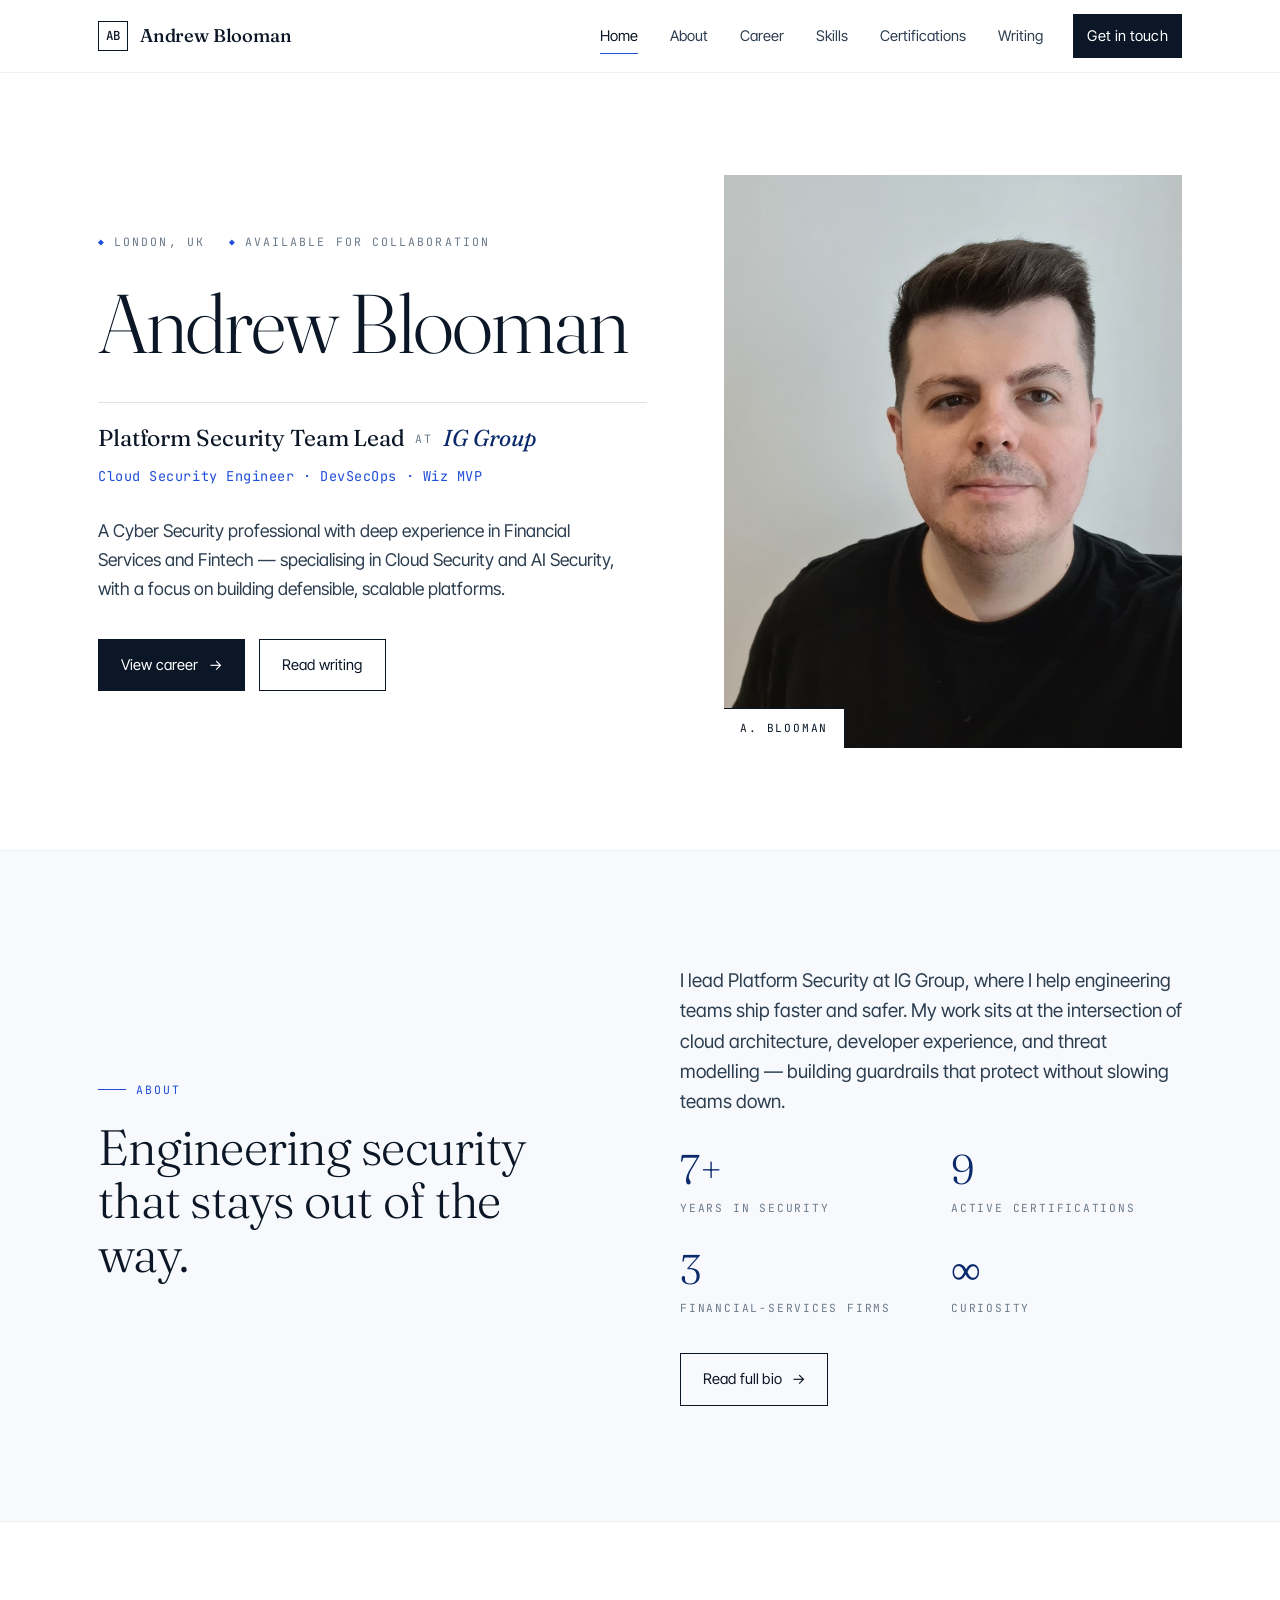
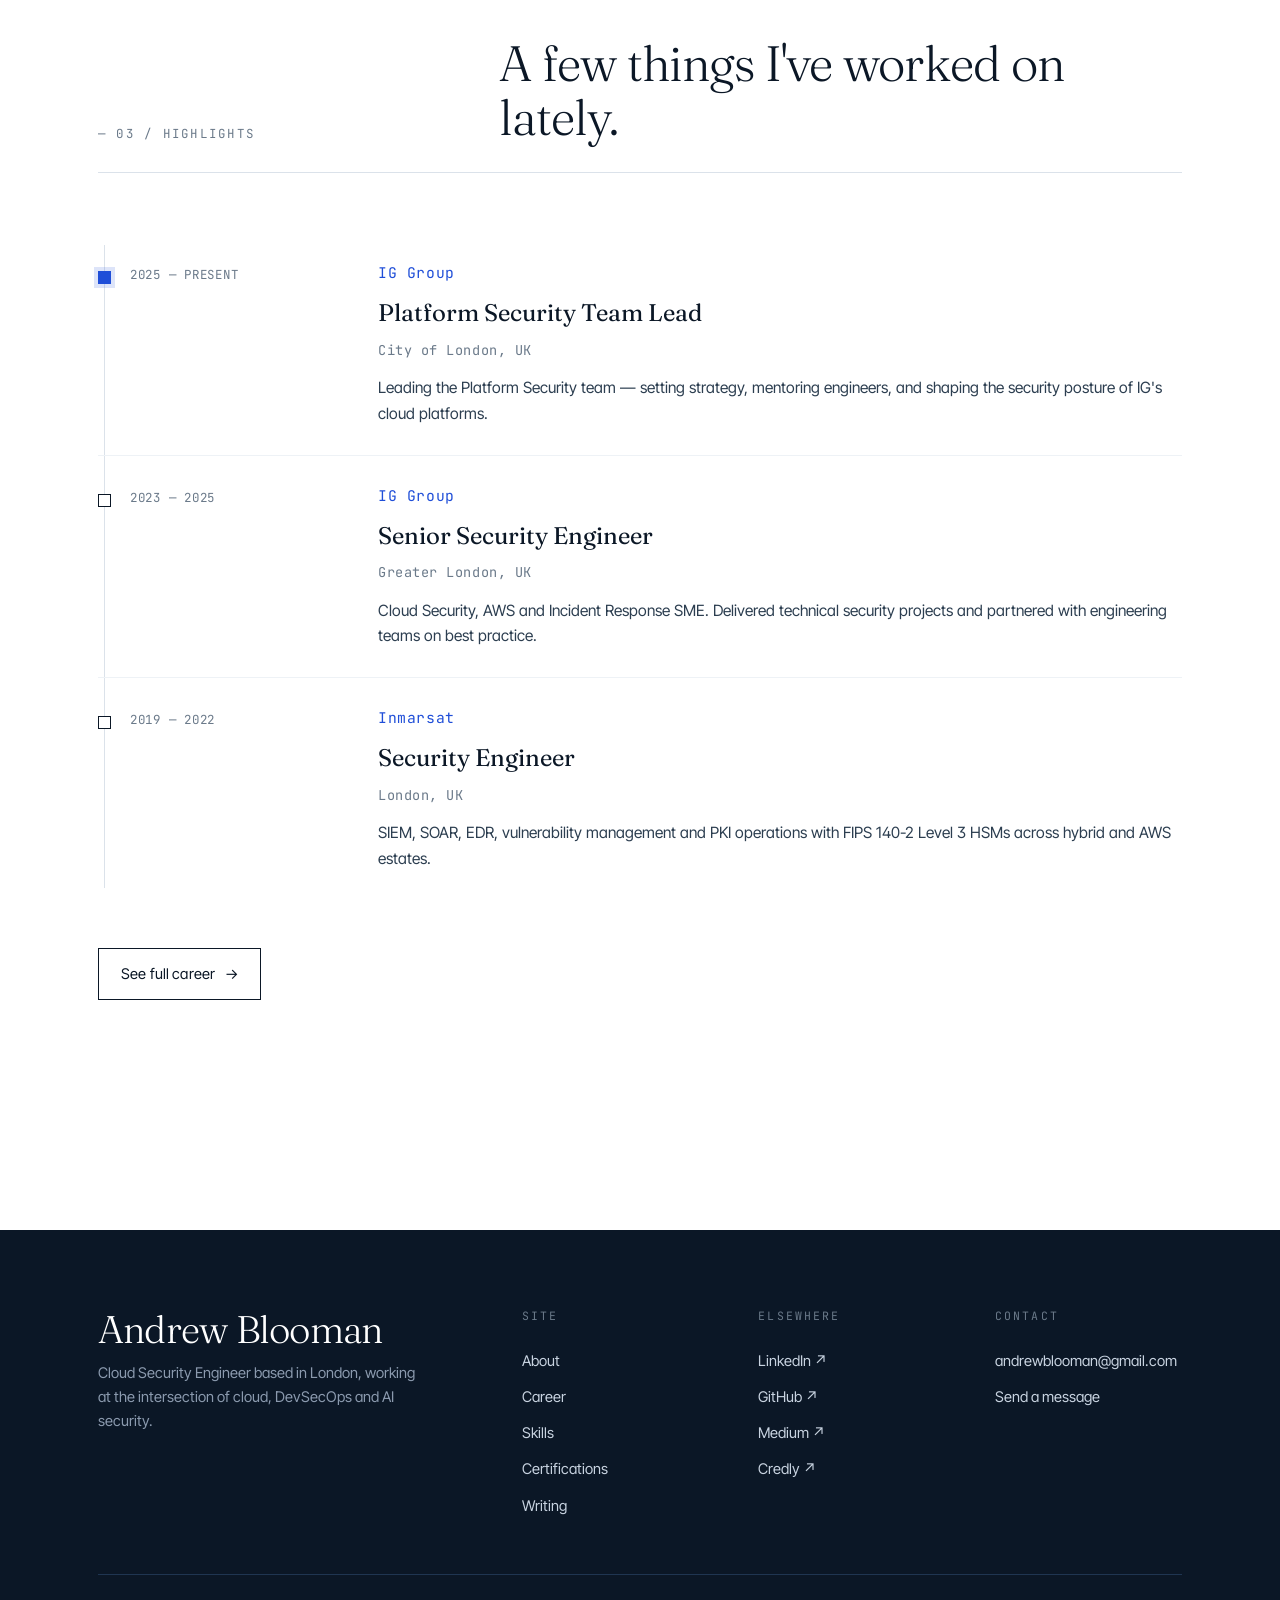
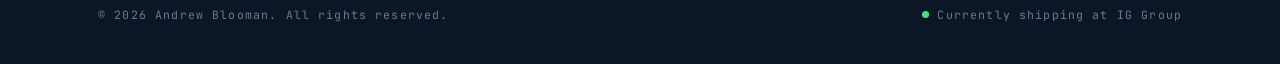
==== index.html @ efeb6958 "Initial commit — personal site Co-Authored-By: Claude Sonnet 4.6 <noreply@anthropic.com>" ====
<!DOCTYPE html>
<html lang="en">
<head>
  <meta charset="UTF-8" />
  <meta name="viewport" content="width=device-width, initial-scale=1.0" />
  <title>Andrew Blooman — Cloud Security Engineer</title>
  <meta name="description" content="Andrew Blooman — Cloud Security Engineer specialising in DevSecOps, Cloud Security and AI Security across Financial Services and Fintech." />
  <link rel="preconnect" href="https://fonts.googleapis.com" />
  <link rel="preconnect" href="https://fonts.gstatic.com" crossorigin />
  <link href="https://fonts.googleapis.com/css2?family=Fraunces:ital,opsz,wght@0,9..144,300;0,9..144,400;0,9..144,500;1,9..144,300;1,9..144,400&family=Inter+Tight:wght@300;400;500;600&family=JetBrains+Mono:wght@400;500&display=swap" rel="stylesheet" />
  <link rel="stylesheet" href="assets/style.css" />
</head>
<body>

<!-- ===== Header ===== -->
<header class="site-header">
  <div class="wrap nav">
    <a href="index.html" class="brand">
      <span class="mark">AB</span>
      <span>Andrew Blooman</span>
    </a>
    <button class="nav-toggle" aria-label="Toggle navigation">
      <span></span><span></span><span></span>
    </button>
    <nav class="nav-links">
      <a href="index.html">Home</a>
      <a href="about.html">About</a>
      <a href="career.html">Career</a>
      <a href="skills.html">Skills</a>
      <a href="certifications.html">Certifications</a>
      <a href="writing.html">Writing</a>
      <a href="contact.html" class="nav-cta">Get in touch</a>
    </nav>
  </div>
</header>

<main>

  <!-- ===== Hero ===== -->
  <section class="hero">
    <div class="wrap hero-grid">
      <div class="reveal">
        <div class="hero-meta">
          <span>London, UK</span>
          <span>Available for collaboration</span>
        </div>
        <h1>Andrew Blooman</h1>
        <div class="hero-role">
          <span class="role-line">Platform Security Team Lead</span>
          <span class="role-at">at</span>
          <span class="role-co">IG Group</span>
        </div>
        <p class="hero-tag">Cloud Security Engineer · DevSecOps · Wiz MVP</p>
        <p class="hero-bio">
          A Cyber Security professional with deep experience in Financial Services
          and Fintech — specialising in Cloud Security and AI Security, with a focus
          on building defensible, scalable platforms.
        </p>
        <div class="hero-cta">
          <a class="btn" href="career.html">
            View career <span class="arrow">→</span>
          </a>
          <a class="btn btn-ghost" href="writing.html">
            Read writing
          </a>
        </div>
      </div>
      <div class="reveal" style="transition-delay: 120ms;">
        <div class="portrait">
          <img src="assets/andrew.jpg" alt="Portrait of Andrew Blooman" />
          <div class="label">A. Blooman</div>
        </div>
      </div>
    </div>
  </section>

  <!-- ===== About teaser ===== -->
  <section class="about-teaser">
    <div class="wrap">
      <div class="grid">
        <div class="reveal">
          <span class="eyebrow">About</span>
          <h2>Engineering security<br/>that stays out of the way.</h2>
        </div>
        <div class="reveal" style="transition-delay: 100ms;">
          <p class="lead">
            I lead Platform Security at IG Group, where I help engineering teams ship
            faster and safer. My work sits at the intersection of cloud architecture,
            developer experience, and threat modelling — building guardrails that
            protect without slowing teams down.
          </p>
          <div class="stat-block">
            <div class="stat">
              <div class="num">7+</div>
              <div class="lab">Years in Security</div>
            </div>
            <div class="stat">
              <div class="num">9</div>
              <div class="lab">Active Certifications</div>
            </div>
            <div class="stat">
              <div class="num">3</div>
              <div class="lab">Financial-services firms</div>
            </div>
            <div class="stat">
              <div class="num">∞</div>
              <div class="lab">Curiosity</div>
            </div>
          </div>
          <div style="margin-top: 36px;">
            <a class="btn btn-ghost" href="about.html">Read full bio <span class="arrow">→</span></a>
          </div>
        </div>
      </div>
    </div>
  </section>

  <!-- ===== Highlights ===== -->
  <section>
    <div class="wrap">
      <div class="section-head reveal">
        <div class="num">— 03 / Highlights</div>
        <h2>A few things I've worked on lately.</h2>
      </div>

      <div class="timeline">
        <div class="t-item current reveal">
          <div class="t-when">2025 — Present</div>
          <div>
            <div class="t-where">IG Group</div>
            <div class="t-role">Platform Security Team Lead</div>
            <div class="t-place">City of London, UK</div>
            <div class="t-desc">
              Leading the Platform Security team — setting strategy, mentoring engineers,
              and shaping the security posture of IG's cloud platforms.
            </div>
          </div>
        </div>

        <div class="t-item reveal">
          <div class="t-when">2023 — 2025</div>
          <div>
            <div class="t-where">IG Group</div>
            <div class="t-role">Senior Security Engineer</div>
            <div class="t-place">Greater London, UK</div>
            <div class="t-desc">
              Cloud Security, AWS and Incident Response SME. Delivered technical
              security projects and partnered with engineering teams on best practice.
            </div>
          </div>
        </div>

        <div class="t-item reveal">
          <div class="t-when">2019 — 2022</div>
          <div>
            <div class="t-where">Inmarsat</div>
            <div class="t-role">Security Engineer</div>
            <div class="t-place">London, UK</div>
            <div class="t-desc">
              SIEM, SOAR, EDR, vulnerability management and PKI operations
              with FIPS 140-2 Level 3 HSMs across hybrid and AWS estates.
            </div>
          </div>
        </div>
      </div>

      <div style="margin-top: 48px;" class="reveal">
        <a class="btn btn-ghost" href="career.html">See full career <span class="arrow">→</span></a>
      </div>
    </div>
  </section>

</main>

<!-- ===== Footer ===== -->
<footer class="site-footer">
  <div class="wrap">
    <div class="footer-grid">
      <div class="footer-brand">
        <div class="lg">Andrew Blooman</div>
        <p>Cloud Security Engineer based in London, working at the intersection of cloud, DevSecOps and AI security.</p>
      </div>
      <div>
        <h4>Site</h4>
        <a href="about.html">About</a>
        <a href="career.html">Career</a>
        <a href="skills.html">Skills</a>
        <a href="certifications.html">Certifications</a>
        <a href="writing.html">Writing</a>
      </div>
      <div>
        <h4>Elsewhere</h4>
        <a href="https://www.linkedin.com/in/andrewblooman/" target="_blank" rel="noopener">LinkedIn ↗</a>
        <a href="https://github.com/andrewblooman" target="_blank" rel="noopener">GitHub ↗</a>
        <a href="https://medium.com/@andyblooman" target="_blank" rel="noopener">Medium ↗</a>
        <a href="https://www.credly.com/users/andrew-blooman/badges" target="_blank" rel="noopener">Credly ↗</a>
      </div>
      <div>
        <h4>Contact</h4>
        <a href="mailto:andrewblooman@gmail.com">andrewblooman@gmail.com</a>
        <a href="contact.html">Send a message</a>
      </div>
    </div>
    <div class="footer-bottom">
      <div>© <span id="year"></span> Andrew Blooman. All rights reserved.</div>
      <div class="signal"><span class="dot"></span> Currently shipping at IG Group</div>
    </div>
  </div>
</footer>

<script src="assets/main.js"></script>
</body>
</html>
---- assets/style.css ----
/* ============================================
   Andrew Blooman — Personal Site
   Minimalist · Cool blues · Editorial precision
   ============================================ */

:root {
  /* Palette — light base with deep, considered blues */
  --ink:        #0b1726;       /* near-black navy for text */
  --ink-soft:   #2c3e50;       /* secondary text */
  --muted:      #6b7a8a;       /* tertiary / meta */
  --line:       #dbe2ea;       /* hairlines */
  --line-soft:  #eef2f6;       /* very subtle dividers */
  --paper:      #ffffff;
  --paper-warm: #f7f9fc;       /* section background */
  --accent:     #1f4ed8;       /* primary blue (cobalt) */
  --accent-deep:#0a2a6b;       /* deep navy blue */
  --accent-soft:#dbe6ff;       /* tint */
  --accent-ink: #0b3aa3;

  /* Type */
  --font-display: 'Fraunces', 'Cormorant Garamond', Georgia, serif;
  --font-body:    'Inter Tight', 'Helvetica Neue', system-ui, sans-serif;
  --font-mono:    'JetBrains Mono', ui-monospace, monospace;

  /* Layout */
  --max:        1180px;
  --pad-x:      clamp(20px, 4vw, 48px);
  --section-y:  clamp(72px, 9vw, 128px);
  --radius:     2px;
}

/* ---------- Reset ---------- */
*, *::before, *::after { box-sizing: border-box; }
html { scroll-behavior: smooth; -webkit-text-size-adjust: 100%; }
body {
  margin: 0;
  font-family: var(--font-body);
  font-size: 16px;
  line-height: 1.65;
  color: var(--ink);
  background: var(--paper);
  font-feature-settings: "ss01", "cv11";
  -webkit-font-smoothing: antialiased;
  -moz-osx-font-smoothing: grayscale;
}
img { max-width: 100%; display: block; }
a { color: inherit; text-decoration: none; }
button { font: inherit; cursor: pointer; }

/* ---------- Typography ---------- */
h1, h2, h3, h4 {
  font-family: var(--font-display);
  font-weight: 400;
  letter-spacing: -0.015em;
  color: var(--ink);
  margin: 0 0 0.4em;
  line-height: 1.08;
}
h1 { font-size: clamp(2.6rem, 6vw, 4.6rem); font-weight: 300; }
h2 { font-size: clamp(2rem, 4vw, 3.1rem); font-weight: 300; }
h3 { font-size: clamp(1.25rem, 1.8vw, 1.5rem); font-weight: 500; letter-spacing: -0.005em; font-family: var(--font-body); }
p  { margin: 0 0 1em; color: var(--ink-soft); }

.eyebrow {
  font-family: var(--font-mono);
  font-size: 0.72rem;
  letter-spacing: 0.18em;
  text-transform: uppercase;
  color: var(--accent);
  display: inline-flex;
  align-items: center;
  gap: 10px;
  margin-bottom: 22px;
}
.eyebrow::before {
  content: "";
  width: 28px; height: 1px;
  background: var(--accent);
  display: inline-block;
}

.lead { font-size: 1.18rem; color: var(--ink-soft); max-width: 62ch; line-height: 1.6; }

/* ---------- Layout ---------- */
.wrap { width: 100%; max-width: var(--max); margin: 0 auto; padding: 0 var(--pad-x); }
section { padding: var(--section-y) 0; }

/* ---------- Header / Nav ---------- */
.site-header {
  position: sticky; top: 0; z-index: 50;
  background: rgba(255,255,255,0.78);
  backdrop-filter: saturate(140%) blur(12px);
  -webkit-backdrop-filter: saturate(140%) blur(12px);
  border-bottom: 1px solid var(--line-soft);
}
.nav {
  display: flex; align-items: center; justify-content: space-between;
  height: 72px;
}
.brand {
  display: flex; align-items: center; gap: 12px;
  font-family: var(--font-display);
  font-size: 1.15rem;
  letter-spacing: -0.01em;
  font-weight: 500;
}
.brand .mark {
  width: 30px; height: 30px;
  border: 1px solid var(--ink);
  display: grid; place-items: center;
  font-family: var(--font-mono); font-size: 0.78rem;
  letter-spacing: 0;
  background: var(--paper);
}
.nav-links { display: flex; gap: 4px; align-items: center; }
.nav-links a {
  position: relative;
  padding: 10px 14px;
  font-size: 0.92rem;
  color: var(--ink-soft);
  transition: color 200ms ease;
}
.nav-links a:hover { color: var(--accent); }
.nav-links a.active { color: var(--ink); }
.nav-links a.active::after {
  content: ""; position: absolute; left: 14px; right: 14px; bottom: 4px;
  height: 1px; background: var(--accent);
}
.nav-cta {
  margin-left: 12px;
  padding: 9px 16px;
  background: var(--ink);
  color: var(--paper)!important;
  font-size: 0.85rem;
  letter-spacing: 0.02em;
  transition: background 200ms ease;
}
.nav-cta:hover { background: var(--accent-deep); }
.nav-toggle { display: none; background: none; border: 0; padding: 8px; }
.nav-toggle span {
  display: block; width: 22px; height: 1.5px; background: var(--ink); margin: 5px 0;
  transition: transform 200ms;
}

@media (max-width: 820px) {
  .nav-links {
    position: absolute; top: 72px; left: 0; right: 0;
    flex-direction: column; align-items: stretch;
    background: var(--paper);
    border-bottom: 1px solid var(--line);
    padding: 8px 0;
    transform: translateY(-12px); opacity: 0; pointer-events: none;
    transition: all 220ms ease;
  }
  .nav-links.open { transform: none; opacity: 1; pointer-events: auto; }
  .nav-links a { padding: 14px var(--pad-x); }
  .nav-links a.active::after { display: none; }
  .nav-cta { margin: 8px var(--pad-x) 12px; text-align: center; }
  .nav-toggle { display: block; }
}

/* ---------- Hero (home) ---------- */
.hero {
  padding-top: clamp(60px, 8vw, 110px);
  padding-bottom: clamp(60px, 8vw, 110px);
  position: relative;
  overflow: hidden;
}
.hero-grid {
  display: grid;
  grid-template-columns: 1.2fr 1fr;
  gap: clamp(40px, 6vw, 90px);
  align-items: center;
}
.hero-meta {
  font-family: var(--font-mono);
  font-size: 0.72rem;
  letter-spacing: 0.18em;
  text-transform: uppercase;
  color: var(--muted);
  display: flex; gap: 24px; flex-wrap: wrap;
  margin-bottom: 28px;
}
.hero-meta span::before {
  content: "◆"; color: var(--accent); margin-right: 8px; font-size: 0.6rem;
}
.hero h1 {
  font-size: clamp(2.8rem, 6.5vw, 5.2rem);
  letter-spacing: -0.025em;
}
.hero h1 em {
  font-style: italic;
  color: var(--accent-deep);
  font-weight: 300;
}
.hero-tag {
  font-family: var(--font-mono);
  font-size: 0.85rem;
  color: var(--accent);
  letter-spacing: 0.04em;
  margin-top: 8px;
  margin-bottom: 28px;
}
.hero-role {
  display: flex;
  align-items: baseline;
  flex-wrap: wrap;
  gap: 10px;
  margin-top: 18px;
  padding: 16px 0 0;
  border-top: 1px solid var(--line);
  font-family: var(--font-display);
  font-size: clamp(1.15rem, 1.8vw, 1.5rem);
  font-weight: 400;
  color: var(--ink);
  letter-spacing: -0.005em;
}
.hero-role .role-line { color: var(--ink); }
.hero-role .role-at {
  font-family: var(--font-mono);
  font-size: 0.72rem;
  letter-spacing: 0.18em;
  text-transform: uppercase;
  color: var(--muted);
  font-style: normal;
  align-self: center;
}
.hero-role .role-co {
  color: var(--accent-deep);
  font-style: italic;
}
.hero-bio { font-size: 1.1rem; color: var(--ink-soft); max-width: 52ch; }

.hero-cta { display: flex; gap: 14px; margin-top: 36px; flex-wrap: wrap; }
.btn {
  display: inline-flex; align-items: center; gap: 10px;
  padding: 13px 22px;
  font-size: 0.92rem;
  letter-spacing: 0.01em;
  border: 1px solid var(--ink);
  background: var(--ink);
  color: var(--paper);
  transition: all 220ms ease;
}
.btn:hover { background: var(--accent-deep); border-color: var(--accent-deep); }
.btn .arrow { transition: transform 220ms; }
.btn:hover .arrow { transform: translateX(4px); }
.btn-ghost { background: transparent; color: var(--ink); }
.btn-ghost:hover { background: var(--ink); color: var(--paper); }

/* Hero portrait */
.portrait {
  position: relative;
  aspect-ratio: 4 / 5;
  overflow: hidden;
}
.portrait::before {
  content: "";
  position: absolute; inset: -10px;
  border: 1px solid var(--accent);
  transform: translate(14px, 14px);
  z-index: 0;
  pointer-events: none;
}
.portrait img {
  width: 100%; height: 100%; object-fit: cover;
  position: relative; z-index: 1;
  filter: contrast(1.02) saturate(0.96);
}
.portrait .label {
  position: absolute;
  bottom: -1px; left: -1px;
  z-index: 2;
  background: var(--paper);
  padding: 10px 16px;
  font-family: var(--font-mono);
  font-size: 0.7rem;
  letter-spacing: 0.16em;
  text-transform: uppercase;
  color: var(--ink);
  border: 1px solid var(--ink);
}

@media (max-width: 820px) {
  .hero-grid { grid-template-columns: 1fr; }
  .portrait { max-width: 360px; margin: 0 auto; }
}

/* ---------- Section heading ---------- */
.section-head {
  display: grid;
  grid-template-columns: 1fr 2fr;
  gap: 60px;
  align-items: end;
  margin-bottom: 60px;
  padding-bottom: 28px;
  border-bottom: 1px solid var(--line);
}
.section-head .num {
  font-family: var(--font-mono);
  font-size: 0.78rem;
  letter-spacing: 0.18em;
  color: var(--muted);
  text-transform: uppercase;
}
.section-head h2 { margin: 0; }
@media (max-width: 720px) {
  .section-head { grid-template-columns: 1fr; gap: 12px; }
}

/* ---------- Page hero (smaller, for inner pages) ---------- */
.page-hero {
  padding-top: clamp(60px, 7vw, 100px);
  padding-bottom: clamp(40px, 5vw, 70px);
  border-bottom: 1px solid var(--line-soft);
}
.page-hero h1 { font-size: clamp(2.4rem, 5vw, 3.8rem); }
.page-hero .lead { margin-top: 18px; }

/* ---------- Cards / Generic ---------- */
.card {
  background: var(--paper);
  border: 1px solid var(--line);
  padding: 32px;
  transition: border-color 220ms ease, transform 220ms ease;
}
.card:hover { border-color: var(--accent); }

/* ---------- Featured: About teaser on home ---------- */
.about-teaser {
  background: var(--paper-warm);
  border-top: 1px solid var(--line-soft);
  border-bottom: 1px solid var(--line-soft);
}
.about-teaser .grid {
  display: grid; grid-template-columns: 1fr 1fr; gap: 80px; align-items: center;
}
.about-teaser .stat-block {
  display: grid; grid-template-columns: 1fr 1fr; gap: 32px 40px;
  margin-top: 32px;
}
.stat .num {
  font-family: var(--font-display);
  font-size: 2.6rem;
  font-weight: 300;
  color: var(--accent-deep);
  line-height: 1;
}
.stat .lab {
  font-family: var(--font-mono);
  font-size: 0.7rem;
  letter-spacing: 0.16em;
  text-transform: uppercase;
  color: var(--muted);
  margin-top: 8px;
}
@media (max-width: 820px) {
  .about-teaser .grid { grid-template-columns: 1fr; gap: 32px; }
}

/* ---------- Timeline ---------- */
.timeline { position: relative; }
.timeline::before {
  content: ""; position: absolute;
  left: 6px; top: 12px; bottom: 12px;
  width: 1px; background: var(--line);
}
.t-item {
  display: grid;
  grid-template-columns: 200px 1fr;
  gap: 48px;
  padding: 28px 0 28px 32px;
  position: relative;
  border-bottom: 1px solid var(--line-soft);
}
.t-item:last-child { border-bottom: 0; }
.t-item::before {
  content: "";
  position: absolute; left: 0; top: 38px;
  width: 13px; height: 13px;
  background: var(--paper);
  border: 1px solid var(--ink);
}
.t-item.current::before {
  background: var(--accent);
  border-color: var(--accent);
  box-shadow: 0 0 0 4px rgba(31, 78, 216, 0.15);
}
.t-when {
  font-family: var(--font-mono);
  font-size: 0.78rem;
  letter-spacing: 0.06em;
  color: var(--muted);
  text-transform: uppercase;
  padding-top: 4px;
}
.t-where {
  font-size: 0.92rem;
  color: var(--accent);
  font-family: var(--font-mono);
  letter-spacing: 0.04em;
  margin-bottom: 8px;
}
.t-role {
  font-family: var(--font-display);
  font-size: 1.5rem;
  font-weight: 400;
  color: var(--ink);
  margin-bottom: 6px;
}
.t-place {
  font-size: 0.85rem;
  color: var(--muted);
  margin-bottom: 14px;
  font-family: var(--font-mono);
  letter-spacing: 0.04em;
}
.t-desc { color: var(--ink-soft); font-size: 0.97rem; }
.t-desc ul { padding-left: 18px; margin: 8px 0 0; }
.t-desc li { margin-bottom: 6px; }

@media (max-width: 720px) {
  .t-item { grid-template-columns: 1fr; gap: 12px; }
  .t-when { padding-top: 0; }
}

/* ---------- Skills ---------- */
.skills-grid {
  display: grid;
  grid-template-columns: repeat(auto-fit, minmax(260px, 1fr));
  gap: 1px;
  background: var(--line);
  border: 1px solid var(--line);
}
.skill-cat {
  background: var(--paper);
  padding: 36px 32px;
  transition: background 240ms ease;
}
.skill-cat:hover { background: var(--paper-warm); }
.skill-cat h4 {
  font-family: var(--font-mono);
  font-size: 0.75rem;
  letter-spacing: 0.18em;
  text-transform: uppercase;
  color: var(--accent);
  margin: 0 0 18px;
  padding-bottom: 14px;
  border-bottom: 1px solid var(--line-soft);
}
.skill-list {
  list-style: none; padding: 0; margin: 0;
  display: flex; flex-direction: column; gap: 8px;
}
.skill-list li {
  font-size: 0.95rem;
  color: var(--ink-soft);
  display: flex; align-items: baseline; gap: 10px;
}
.skill-list li::before {
  content: "—";
  color: var(--accent);
  font-weight: 500;
  flex-shrink: 0;
}

/* ---------- Certifications ---------- */
.cert-grid {
  display: grid;
  grid-template-columns: repeat(auto-fit, minmax(280px, 1fr));
  gap: 16px;
}
.cert {
  display: grid;
  grid-template-columns: 56px 1fr;
  gap: 18px;
  padding: 24px;
  border: 1px solid var(--line);
  background: var(--paper);
  align-items: start;
  transition: all 240ms ease;
}
.cert:hover {
  border-color: var(--accent);
  transform: translateY(-2px);
}
.cert .badge {
  width: 52px; height: 52px;
  border: 1px solid var(--accent);
  background: var(--accent-soft);
  display: grid; place-items: center;
  color: var(--accent-deep);
  font-family: var(--font-mono);
  font-size: 0.7rem;
  font-weight: 600;
  letter-spacing: 0.05em;
}
.cert .name {
  font-family: var(--font-display);
  font-size: 1.05rem;
  color: var(--ink);
  line-height: 1.3;
  margin-bottom: 6px;
}
.cert .issuer {
  font-family: var(--font-mono);
  font-size: 0.72rem;
  letter-spacing: 0.12em;
  text-transform: uppercase;
  color: var(--muted);
}

/* ---------- Blog / Writing ---------- */
.posts { display: grid; gap: 0; border-top: 1px solid var(--line); }
.post {
  display: grid;
  grid-template-columns: 100px 1fr auto;
  gap: 32px;
  padding: 32px 8px;
  border-bottom: 1px solid var(--line);
  transition: padding 240ms ease, background 240ms ease;
  align-items: baseline;
}
.post:hover { padding-left: 20px; background: var(--paper-warm); }
.post .num {
  font-family: var(--font-mono);
  font-size: 0.75rem;
  color: var(--muted);
  letter-spacing: 0.1em;
}
.post-title {
  font-family: var(--font-display);
  font-size: clamp(1.3rem, 2.2vw, 1.7rem);
  font-weight: 400;
  color: var(--ink);
  margin: 0 0 8px;
  line-height: 1.25;
  transition: color 220ms ease;
}
.post:hover .post-title { color: var(--accent-deep); }
.post-meta {
  font-family: var(--font-mono);
  font-size: 0.72rem;
  letter-spacing: 0.12em;
  color: var(--muted);
  text-transform: uppercase;
  display: flex; gap: 18px; flex-wrap: wrap;
}
.post-arrow {
  font-family: var(--font-mono);
  color: var(--accent);
  font-size: 1.1rem;
  align-self: center;
  transition: transform 240ms ease;
}
.post:hover .post-arrow { transform: translate(6px, -6px); }

@media (max-width: 720px) {
  .post { grid-template-columns: 1fr; gap: 8px; }
  .post-arrow { display: none; }
}

/* ---------- Contact ---------- */
.contact-grid {
  display: grid;
  grid-template-columns: 1fr 1.2fr;
  gap: 80px;
}
.contact-info p { color: var(--ink-soft); }
.contact-direct {
  margin-top: 28px;
  padding-top: 28px;
  border-top: 1px solid var(--line);
  display: grid; gap: 18px;
}
.contact-direct a {
  display: flex; justify-content: space-between; align-items: center;
  padding: 14px 0;
  border-bottom: 1px solid var(--line-soft);
  color: var(--ink);
  transition: color 200ms;
}
.contact-direct a:hover { color: var(--accent); }
.contact-direct .lbl {
  font-family: var(--font-mono);
  font-size: 0.72rem;
  letter-spacing: 0.16em;
  text-transform: uppercase;
  color: var(--muted);
}
.contact-direct .val { font-size: 0.98rem; }

form.contact-form { display: grid; gap: 20px; }
.field { display: grid; gap: 8px; }
.field label {
  font-family: var(--font-mono);
  font-size: 0.7rem;
  letter-spacing: 0.16em;
  text-transform: uppercase;
  color: var(--muted);
}
.field input, .field textarea {
  font: inherit;
  background: transparent;
  border: 0;
  border-bottom: 1px solid var(--line);
  padding: 10px 0;
  color: var(--ink);
  transition: border-color 200ms;
}
.field input:focus, .field textarea:focus {
  outline: none;
  border-color: var(--accent);
}
.field textarea { resize: vertical; min-height: 130px; }

@media (max-width: 820px) {
  .contact-grid { grid-template-columns: 1fr; gap: 40px; }
}

/* ---------- Footer ---------- */
.site-footer {
  background: var(--ink);
  color: #c8d3e0;
  padding: 80px 0 40px;
  margin-top: var(--section-y);
}
.site-footer h4 {
  font-family: var(--font-mono);
  font-size: 0.72rem;
  letter-spacing: 0.18em;
  text-transform: uppercase;
  color: #6b7a8a;
  margin: 0 0 20px;
}
.footer-grid {
  display: grid; grid-template-columns: 2fr 1fr 1fr 1fr; gap: 50px;
  padding-bottom: 50px;
  border-bottom: 1px solid #1f3551;
}
.footer-brand .lg {
  font-family: var(--font-display);
  font-size: 2.4rem;
  font-weight: 300;
  color: var(--paper);
  letter-spacing: -0.02em;
  line-height: 1;
}
.footer-brand p { color: #8b9aae; max-width: 36ch; margin-top: 12px; font-size: 0.92rem; }
.footer-grid a {
  display: block; padding: 6px 0; color: #c8d3e0; font-size: 0.92rem;
  transition: color 200ms;
}
.footer-grid a:hover { color: #fff; }
.footer-bottom {
  display: flex; justify-content: space-between; align-items: center;
  padding-top: 30px;
  font-family: var(--font-mono);
  font-size: 0.72rem;
  letter-spacing: 0.1em;
  color: #6b7a8a;
  flex-wrap: wrap; gap: 16px;
}
.footer-bottom .signal {
  display: inline-flex; align-items: center; gap: 8px;
}
.footer-bottom .dot {
  width: 7px; height: 7px; background: #4ade80; border-radius: 50%;
  box-shadow: 0 0 0 0 rgba(74, 222, 128, 0.6);
  animation: pulse 2s infinite;
}
@keyframes pulse {
  0%, 100% { box-shadow: 0 0 0 0 rgba(74, 222, 128, 0.5); }
  50%      { box-shadow: 0 0 0 6px rgba(74, 222, 128, 0); }
}

@media (max-width: 820px) {
  .footer-grid { grid-template-columns: 1fr 1fr; gap: 32px; }
}
@media (max-width: 480px) {
  .footer-grid { grid-template-columns: 1fr; }
}

/* ---------- Reveal animation ---------- */
.reveal {
  opacity: 0;
  transform: translateY(18px);
  transition: opacity 700ms ease, transform 700ms ease;
}
.reveal.in { opacity: 1; transform: none; }

/* Reduced motion */
@media (prefers-reduced-motion: reduce) {
  *, *::before, *::after {
    animation-duration: 0.01ms !important;
    transition-duration: 0.01ms !important;
  }
  .reveal { opacity: 1; transform: none; }
}
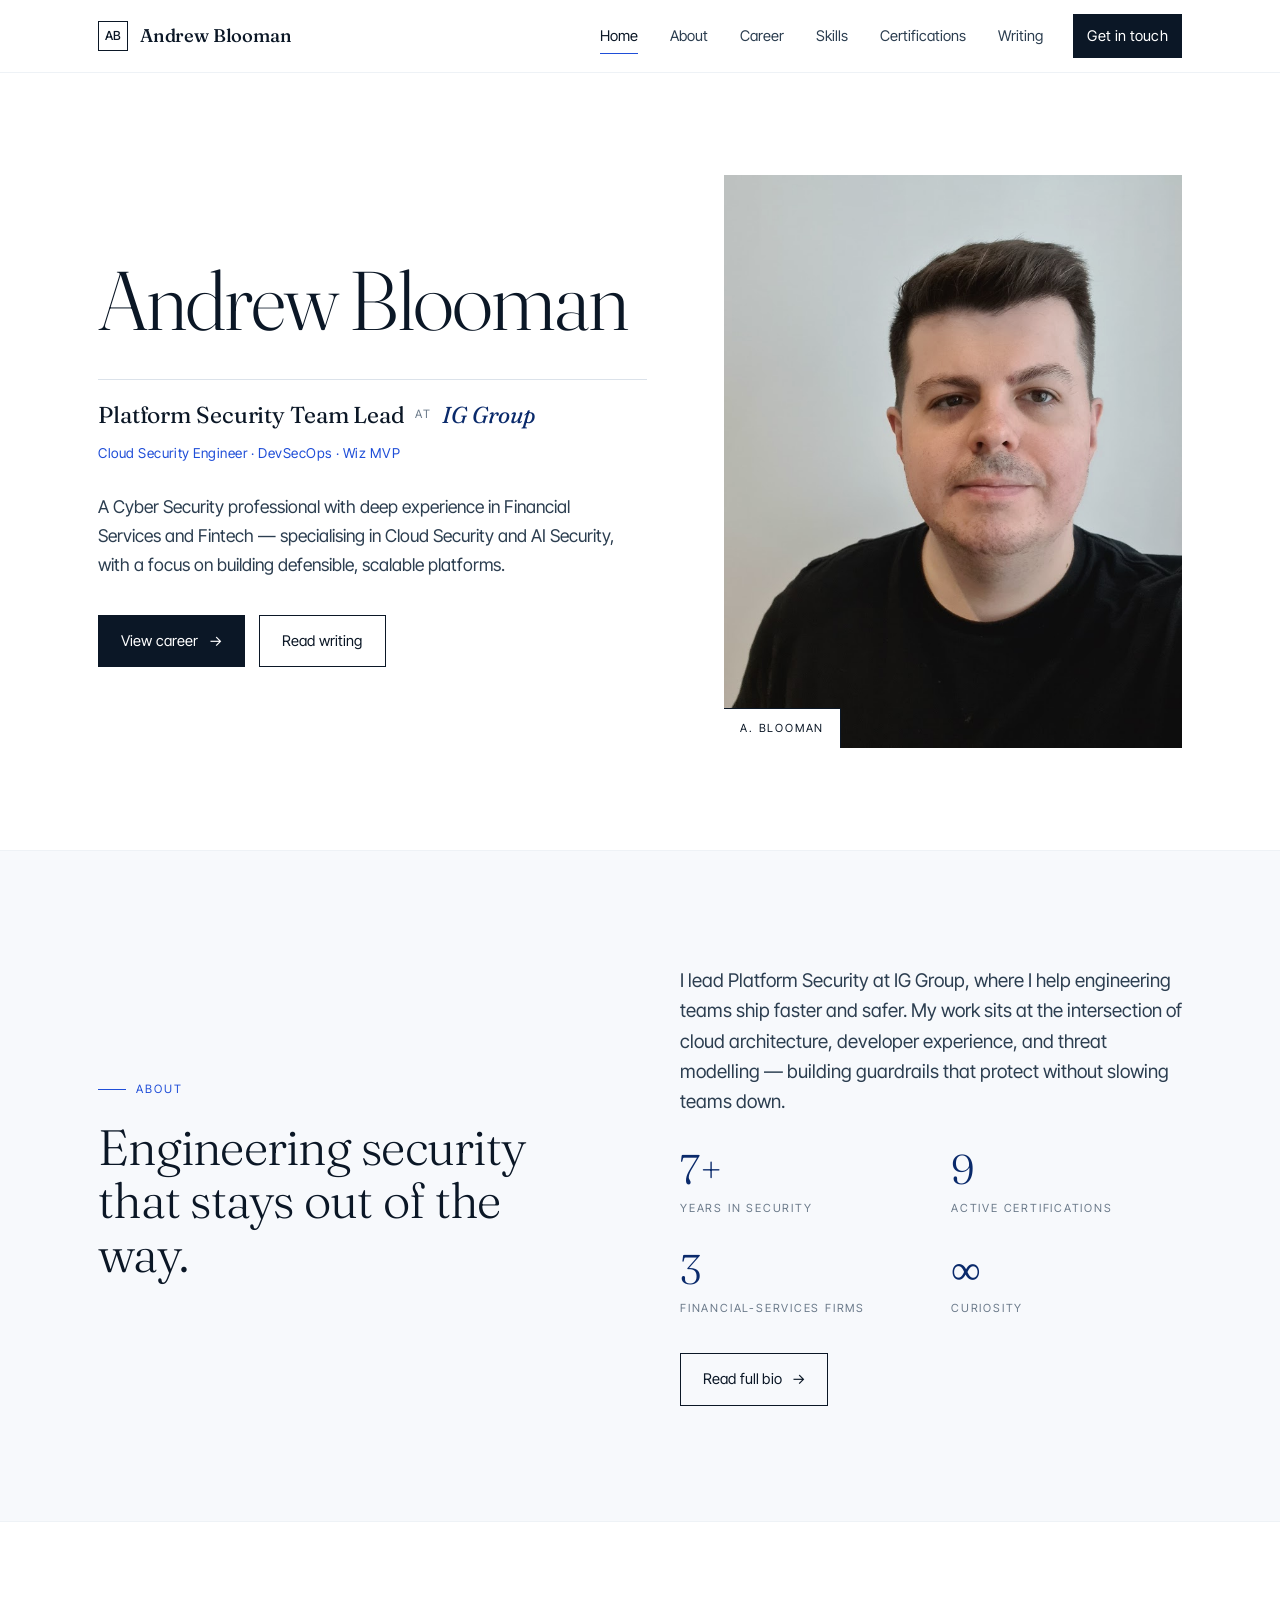
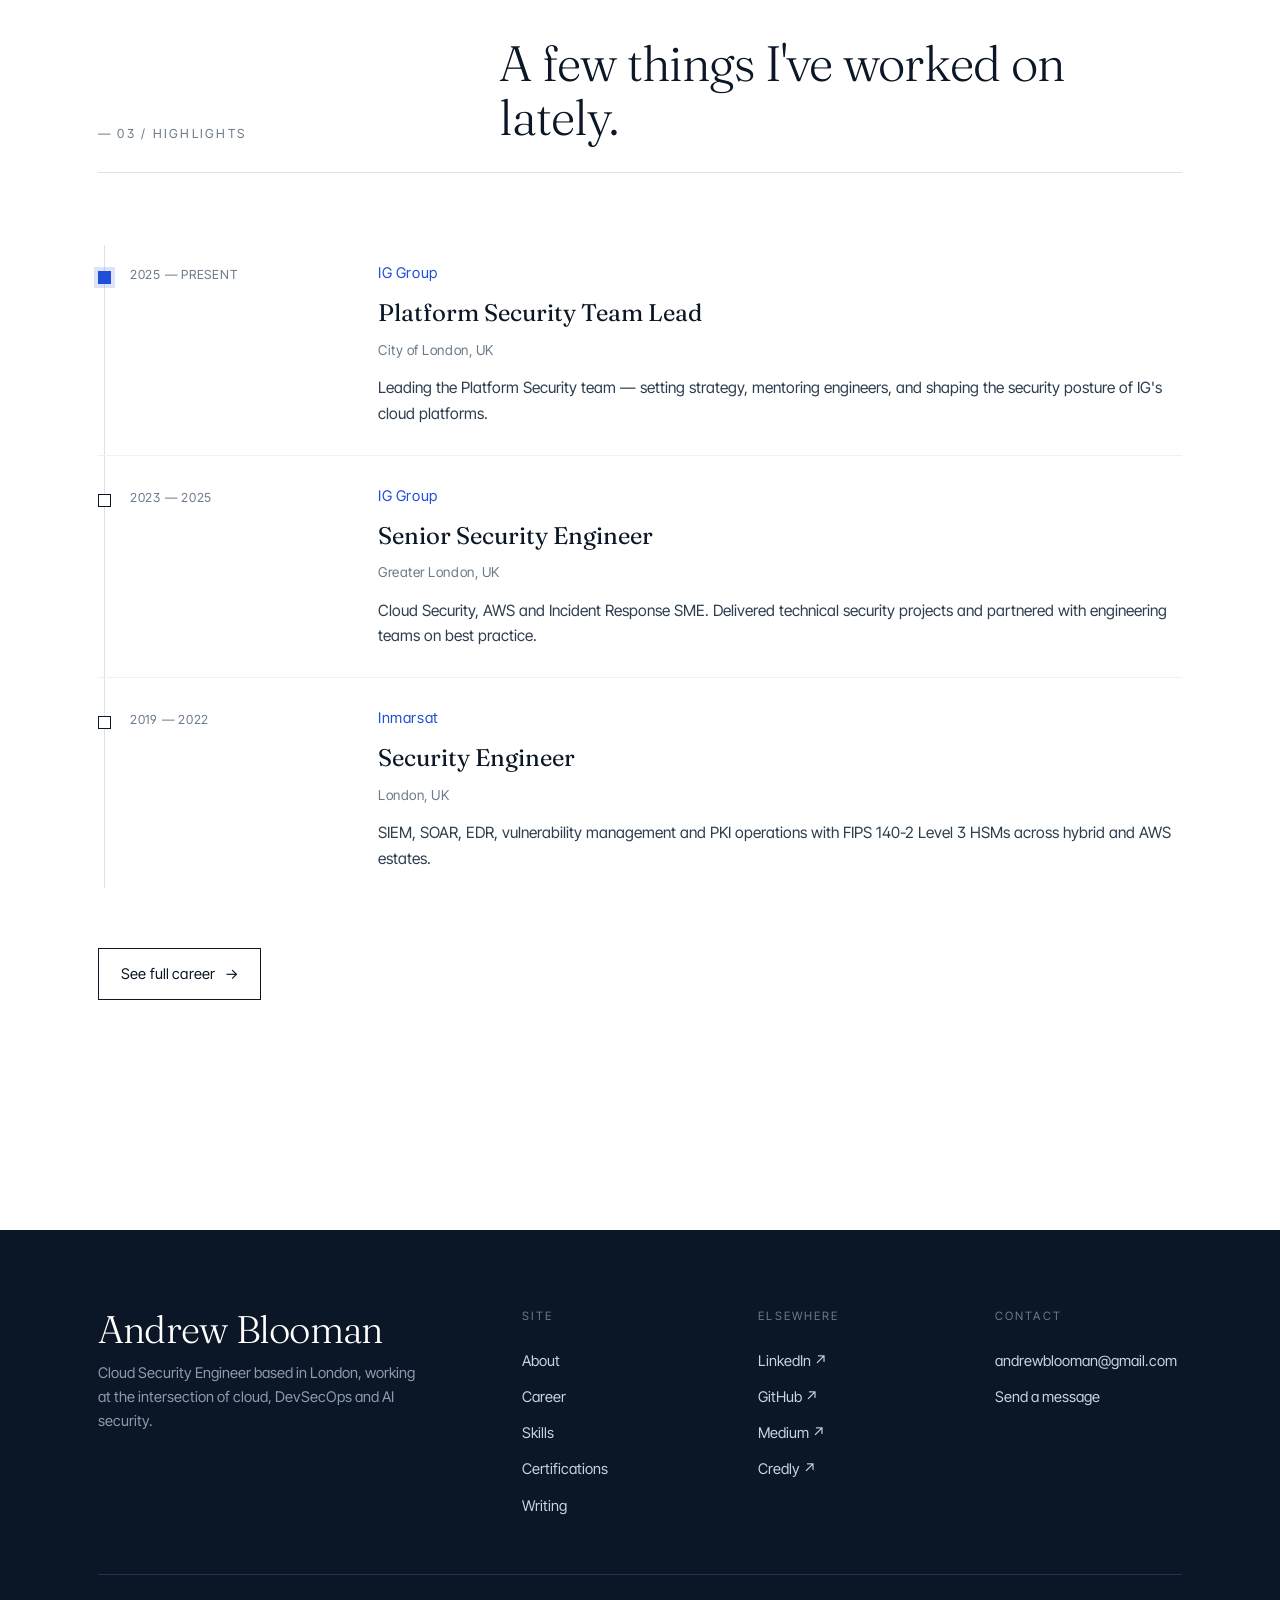
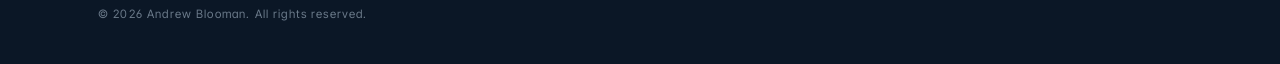
==== commit 4167d3a3: "Simplify fonts, tidy content, update contact and cert badges - Drop JetBrains Mono; --font-mono now " ====
--- a/index.html
+++ b/index.html
@@ -7,7 +7,7 @@
   <meta name="description" content="Andrew Blooman — Cloud Security Engineer specialising in DevSecOps, Cloud Security and AI Security across Financial Services and Fintech." />
   <link rel="preconnect" href="https://fonts.googleapis.com" />
   <link rel="preconnect" href="https://fonts.gstatic.com" crossorigin />
-  <link href="https://fonts.googleapis.com/css2?family=Fraunces:ital,opsz,wght@0,9..144,300;0,9..144,400;0,9..144,500;1,9..144,300;1,9..144,400&family=Inter+Tight:wght@300;400;500;600&family=JetBrains+Mono:wght@400;500&display=swap" rel="stylesheet" />
+  <link href="https://fonts.googleapis.com/css2?family=Fraunces:ital,opsz,wght@0,9..144,300;0,9..144,400;0,9..144,500;1,9..144,300;1,9..144,400&family=Inter+Tight:wght@300;400;500;600&display=swap" rel="stylesheet" />
   <link rel="stylesheet" href="assets/style.css" />
 </head>
 <body>
@@ -40,10 +40,6 @@
   <section class="hero">
     <div class="wrap hero-grid">
       <div class="reveal">
-        <div class="hero-meta">
-          <span>London, UK</span>
-          <span>Available for collaboration</span>
-        </div>
         <h1>Andrew Blooman</h1>
         <div class="hero-role">
           <span class="role-line">Platform Security Team Lead</span>
@@ -203,7 +199,6 @@
     </div>
     <div class="footer-bottom">
       <div>© <span id="year"></span> Andrew Blooman. All rights reserved.</div>
-      <div class="signal"><span class="dot"></span> Currently shipping at IG Group</div>
     </div>
   </div>
 </footer>
--- a/assets/style.css
+++ b/assets/style.css
@@ -20,7 +20,7 @@
   /* Type */
   --font-display: 'Fraunces', 'Cormorant Garamond', Georgia, serif;
   --font-body:    'Inter Tight', 'Helvetica Neue', system-ui, sans-serif;
-  --font-mono:    'JetBrains Mono', ui-monospace, monospace;
+  --font-mono:    'Inter Tight', 'Helvetica Neue', system-ui, sans-serif;
 
   /* Layout */
   --max:        1180px;
@@ -485,15 +485,9 @@
   transform: translateY(-2px);
 }
 .cert .badge {
-  width: 52px; height: 52px;
-  border: 1px solid var(--accent);
-  background: var(--accent-soft);
-  display: grid; place-items: center;
-  color: var(--accent-deep);
-  font-family: var(--font-mono);
-  font-size: 0.7rem;
-  font-weight: 600;
-  letter-spacing: 0.05em;
+  width: 56px; height: 56px;
+  object-fit: contain;
+  display: block;
 }
 .cert .name {
   font-family: var(--font-display);
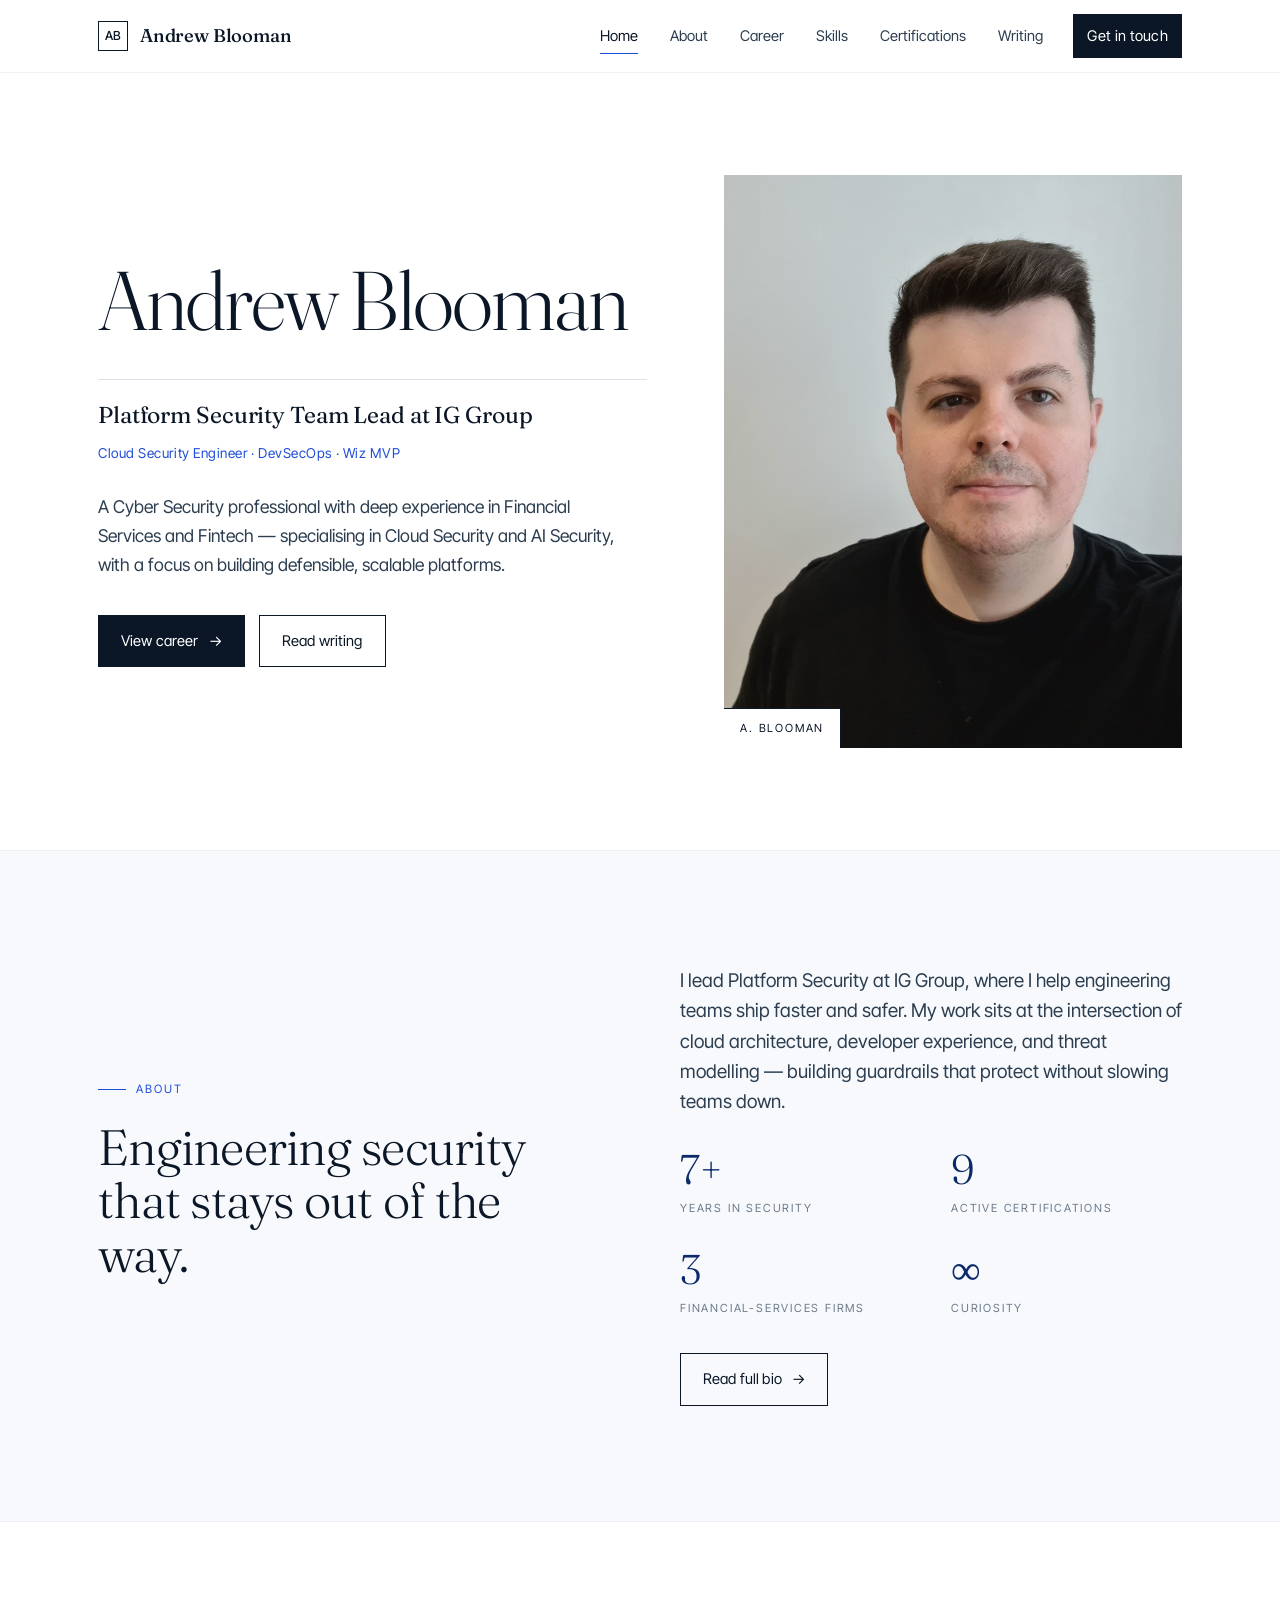
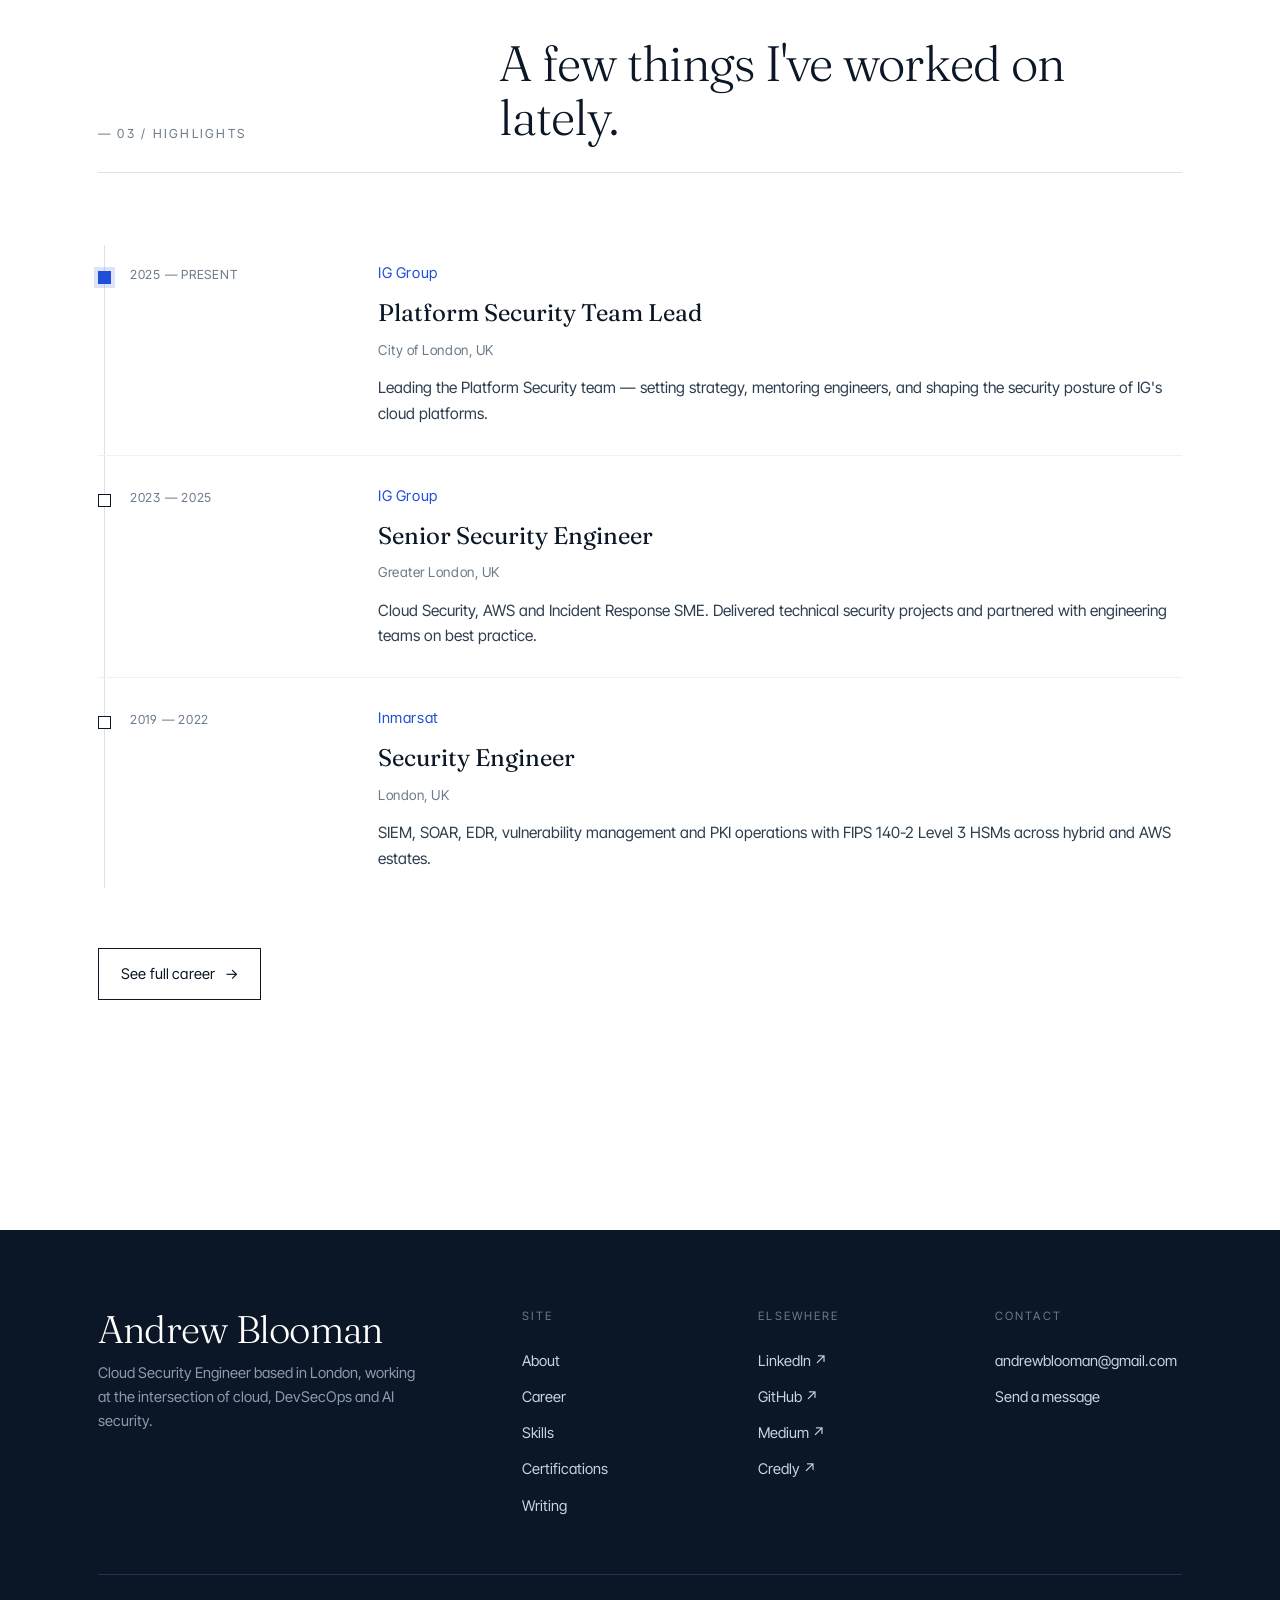
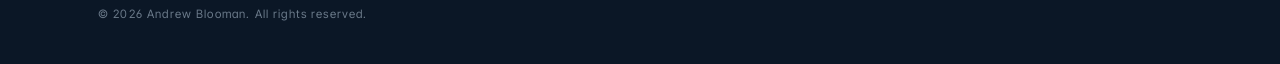
==== commit b562b291: "Minor content tweaks to index and career pages Co-Authored-By: Claude Sonnet 4.6 <noreply@anthropic." ====
--- a/index.html
+++ b/index.html
@@ -42,9 +42,7 @@
       <div class="reveal">
         <h1>Andrew Blooman</h1>
         <div class="hero-role">
-          <span class="role-line">Platform Security Team Lead</span>
-          <span class="role-at">at</span>
-          <span class="role-co">IG Group</span>
+          <span class="role-line">Platform Security Team Lead at IG Group</span>
         </div>
         <p class="hero-tag">Cloud Security Engineer · DevSecOps · Wiz MVP</p>
         <p class="hero-bio">
